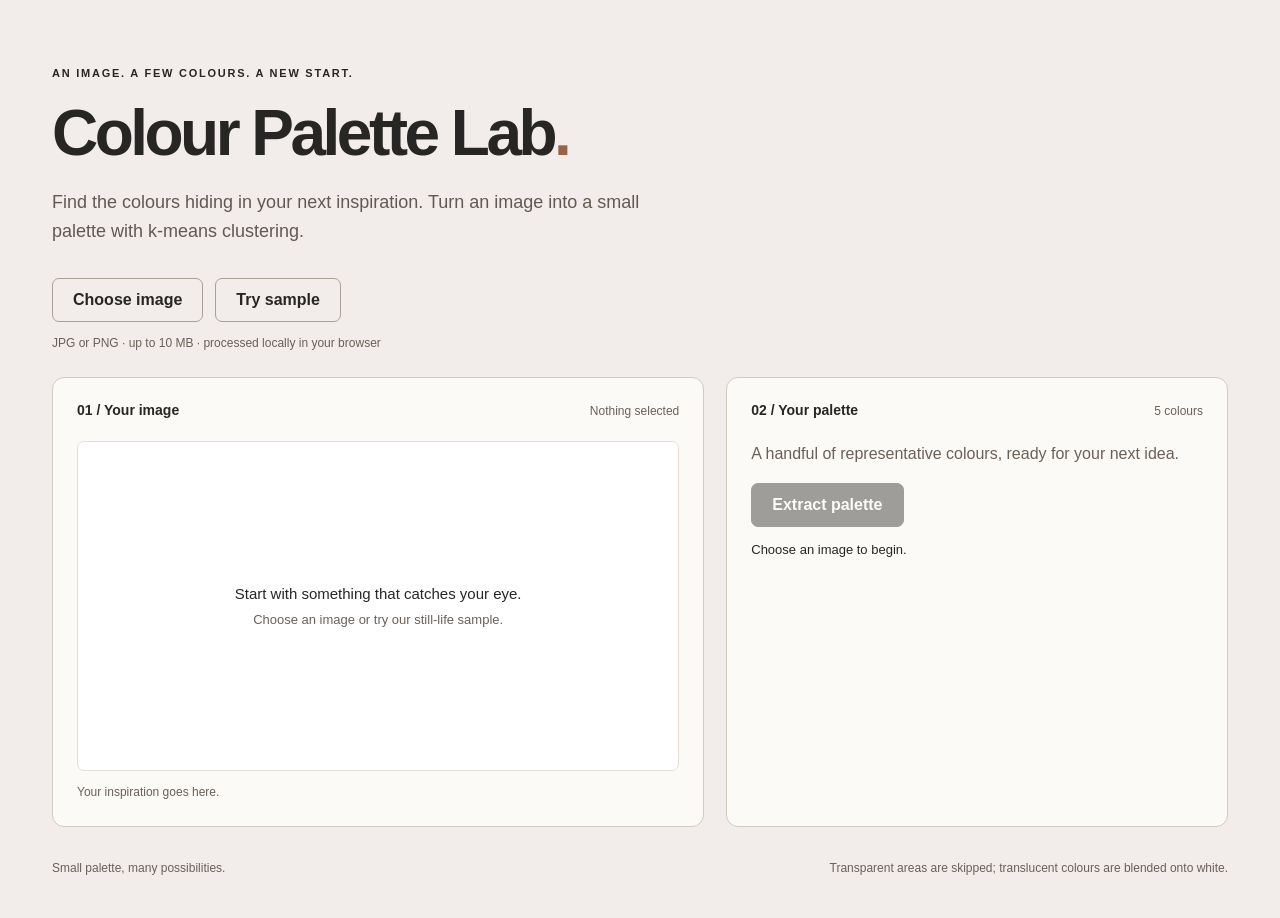
==== palette-lab/index.html @ 29c6b5e1 "Add Colour Palette Lab stage one with local k-means extraction" ====
<!doctype html>
<html lang="en">
<head>
  <meta charset="utf-8">
  <meta name="viewport" content="width=device-width, initial-scale=1">
  <title>Colour Palette Lab</title>
  <link rel="stylesheet" href="style.css">
  <script type="module" src="app.js"></script>
</head>
<body>
  <main>
    <header>
      <p class="eyebrow">AN IMAGE. A FEW COLOURS. A NEW START.</p>
      <h1>Colour Palette Lab<span aria-hidden="true">.</span></h1>
      <p class="intro">Find the colours hiding in your next inspiration. Turn an image into a small palette with k-means clustering.</p>
    </header>
    <section class="toolbar" aria-label="Image input">
      <div class="actions">
        <label class="file-button">Choose image<input id="file" type="file" accept="image/jpeg,image/png,.jpg,.jpeg,.png" aria-describedby="file-help"></label>
        <button id="sample" type="button">Try sample</button>
      </div>
      <p id="file-help">JPG or PNG · up to 10 MB · processed locally in your browser</p>
    </section>
    <div class="workspace">
      <section class="panel" aria-labelledby="image-heading">
        <div class="section-heading"><h2 id="image-heading">01 / Your image</h2><span id="image-info">Nothing selected</span></div>
        <div class="image-stage">
          <p id="empty">Start with something that catches your eye.<br><span>Choose an image or try our still-life sample.</span></p>
          <img id="preview" alt="Selected image for colour analysis" hidden>
        </div>
        <p id="filename" class="caption">Your inspiration goes here.</p>
      </section>
      <section class="panel palette-panel" aria-labelledby="palette-heading">
        <div class="section-heading"><h2 id="palette-heading">02 / Your palette</h2><span>5 colours</span></div>
        <p class="palette-intro">A handful of representative colours, ready for your next idea.</p>
        <button id="extract" class="primary" type="button" disabled>Extract palette</button>
        <p id="status" role="status" aria-live="polite" aria-atomic="true">Choose an image to begin.</p>
        <ul id="palette" aria-label="Extracted colours"></ul>
      </section>
    </div>
    <footer><p>Small palette, many possibilities.</p><p>Transparent areas are skipped; translucent colours are blended onto white.</p></footer>
  </main>
</body>
</html>
---- palette-lab/style.css ----
:root { color-scheme: light; font-family: -apple-system, BlinkMacSystemFont, "Segoe UI", sans-serif; color: #282625; background: #f2eceb; }
* { box-sizing: border-box; }
body { margin: 0; }
main { max-width: 1240px; margin: auto; padding: 56px 32px 28px; }
header { max-width: 770px; }
.eyebrow { font-size: 11px; letter-spacing: .16em; font-weight: 650; }
h1 { font-size: clamp(36px, 6vw, 64px); font-weight: 550; letter-spacing: -.055em; line-height: 1.08; margin: 20px 0; }
h1 span { color: #986448; }
.intro { font-size: 18px; line-height: 1.6; color: #625952; max-width: 630px; }
.toolbar { margin: 32px 0 24px; }
.actions { display: flex; gap: 12px; flex-wrap: wrap; }
button, .file-button { display: inline-block; font: inherit; font-weight: 550; padding: 12px 20px; border: 1px solid #aaa098; border-radius: 7px; background: transparent; color: inherit; cursor: pointer; }
.file-button { position: relative; overflow: hidden; }
.file-button input { position: absolute; inset: 0; opacity: 0; width: 100%; cursor: pointer; }
button:hover, .file-button:hover { background: #e6dcd6; }
button:focus-visible, .file-button:focus-within { outline: 3px solid #74503c; outline-offset: 4px; }
button:disabled { cursor: default; opacity: .45; }
#file-help, .caption, footer, .section-heading span { font-size: 12px; color: #6a6058; line-height: 1.6; }
.workspace { display: grid; grid-template-columns: 1.3fr 1fr; gap: 22px; }
.panel { min-width: 0; border: 1px solid #d4c9c1; border-radius: 12px; background: #fcfaf7; padding: 24px; }
.section-heading { display: flex; align-items: baseline; justify-content: space-between; flex-wrap: wrap; gap: 8px; margin-bottom: 20px; }
h2 { font-size: 14px; font-weight: 600; margin: 0; }
.image-stage { min-height: 330px; display: grid; place-items: center; background: white; border: 1px solid #e6dfd9; border-radius: 7px; overflow: hidden; }
#preview { width: 100%; max-height: 420px; object-fit: contain; }
[hidden] { display: none !important; }
#empty { text-align: center; padding: 28px; line-height: 1.7; font-size: 15px; }
#empty span { color: #6a6058; font-size: 13px; }
.caption { overflow-wrap: anywhere; margin-bottom: 0; }
.palette-intro { color: #6a6058; line-height: 1.6; margin-top: 0; }
.primary { background: #302d29; color: white; border-color: #302d29; }
.primary:hover:enabled { background: #51463e; }
#status { font-size: 13px; line-height: 1.6; min-height: 42px; }
#status[data-state="error"] { color: #a12c20; }
#palette { padding: 0; margin: 20px 0 0; list-style: none; display: grid; gap: 10px; }
#palette li { display: flex; gap: 16px; align-items: center; background: #f2ece6; border-radius: 6px; overflow: hidden; }
.swatch { width: 42%; height: 53px; border-right: 1px solid #0001; }
code { font-size: 14px; letter-spacing: .04em; }
footer { display: flex; justify-content: space-between; gap: 20px; margin-top: 20px; }
@media (max-width: 700px) { main { padding: 30px 18px 20px; } .workspace { grid-template-columns: 1fr; } .panel { padding: 18px; } .image-stage { min-height: 230px; } footer { flex-direction: column; gap: 0; } }
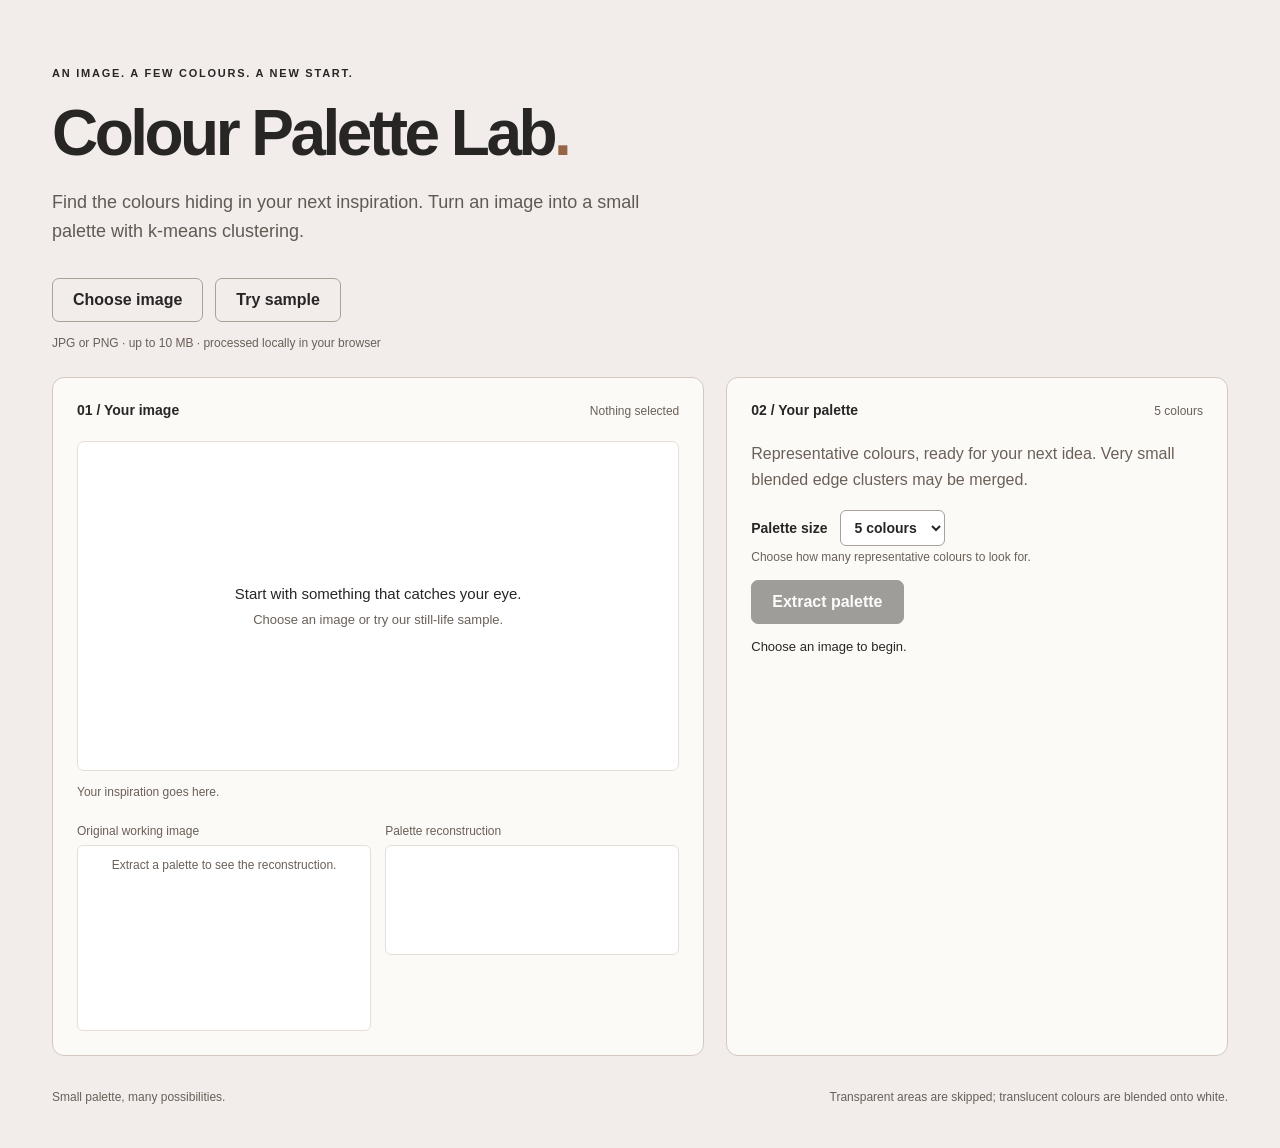
==== commit 23f5558d: "Add palette controls and reconstructed image comparison" ====
--- a/palette-lab/index.html
+++ b/palette-lab/index.html
@@ -29,10 +29,18 @@
           <img id="preview" alt="Selected image for colour analysis" hidden>
         </div>
         <p id="filename" class="caption">Your inspiration goes here.</p>
+        <div class="comparison" aria-label="Original and reconstructed image comparison">
+          <figure><figcaption>Original working image</figcaption><div class="comparison-stage"><p id="comparison-empty">Extract a palette to see the reconstruction.</p><canvas id="original-working" aria-label="Original working image"></canvas></div></figure>
+          <figure><figcaption>Palette reconstruction</figcaption><div class="comparison-stage"><canvas id="reconstruction" aria-label="Reconstructed image using the extracted palette" hidden></canvas></div></figure>
+        </div>
       </section>
       <section class="panel palette-panel" aria-labelledby="palette-heading">
-        <div class="section-heading"><h2 id="palette-heading">02 / Your palette</h2><span>5 colours</span></div>
-        <p class="palette-intro">A handful of representative colours, ready for your next idea.</p>
+        <div class="section-heading"><h2 id="palette-heading">02 / Your palette</h2><span id="palette-size-label">5 colours</span></div>
+        <p class="palette-intro">Representative colours, ready for your next idea. Very small blended edge clusters may be merged.</p>
+        <label class="palette-size-control" for="palette-size">Palette size
+          <select id="palette-size" aria-describedby="palette-size-help"><option value="3">3 colours</option><option value="4">4 colours</option><option value="5" selected>5 colours</option><option value="6">6 colours</option><option value="7">7 colours</option><option value="8">8 colours</option></select>
+        </label>
+        <p id="palette-size-help" class="control-help">Choose how many representative colours to look for.</p>
         <button id="extract" class="primary" type="button" disabled>Extract palette</button>
         <p id="status" role="status" aria-live="polite" aria-atomic="true">Choose an image to begin.</p>
         <ul id="palette" aria-label="Extracted colours"></ul>
--- a/palette-lab/style.css
+++ b/palette-lab/style.css
@@ -26,7 +26,16 @@
 #empty { text-align: center; padding: 28px; line-height: 1.7; font-size: 15px; }
 #empty span { color: #6a6058; font-size: 13px; }
 .caption { overflow-wrap: anywhere; margin-bottom: 0; }
+.comparison { display: grid; grid-template-columns: 1fr 1fr; gap: 14px; margin-top: 22px; }
+.comparison figure { margin: 0; min-width: 0; }
+.comparison figcaption { font-size: 12px; color: #6a6058; margin-bottom: 7px; }
+.comparison-stage { min-height: 110px; display: grid; place-items: center; background: #fff; border: 1px solid #e6dfd9; border-radius: 6px; overflow: hidden; }
+.comparison-stage canvas { display: block; width: 100%; height: auto; }
+.comparison-stage p { padding: 12px; margin: 0; text-align: center; color: #6a6058; font-size: 12px; }
 .palette-intro { color: #6a6058; line-height: 1.6; margin-top: 0; }
+.palette-size-control { display: flex; align-items: center; gap: 12px; margin: 18px 0 4px; font-size: 14px; font-weight: 600; }
+select { font: inherit; padding: 8px 10px; border: 1px solid #aaa098; border-radius: 6px; background: #fff; color: inherit; }
+.control-help { margin: 0 0 16px; font-size: 12px; color: #6a6058; }
 .primary { background: #302d29; color: white; border-color: #302d29; }
 .primary:hover:enabled { background: #51463e; }
 #status { font-size: 13px; line-height: 1.6; min-height: 42px; }
@@ -36,4 +45,4 @@
 .swatch { width: 42%; height: 53px; border-right: 1px solid #0001; }
 code { font-size: 14px; letter-spacing: .04em; }
 footer { display: flex; justify-content: space-between; gap: 20px; margin-top: 20px; }
-@media (max-width: 700px) { main { padding: 30px 18px 20px; } .workspace { grid-template-columns: 1fr; } .panel { padding: 18px; } .image-stage { min-height: 230px; } footer { flex-direction: column; gap: 0; } }
+@media (max-width: 700px) { main { padding: 30px 18px 20px; } .workspace { grid-template-columns: 1fr; } .panel { padding: 18px; } .image-stage { min-height: 230px; } .comparison { grid-template-columns: 1fr; } footer { flex-direction: column; gap: 0; } }
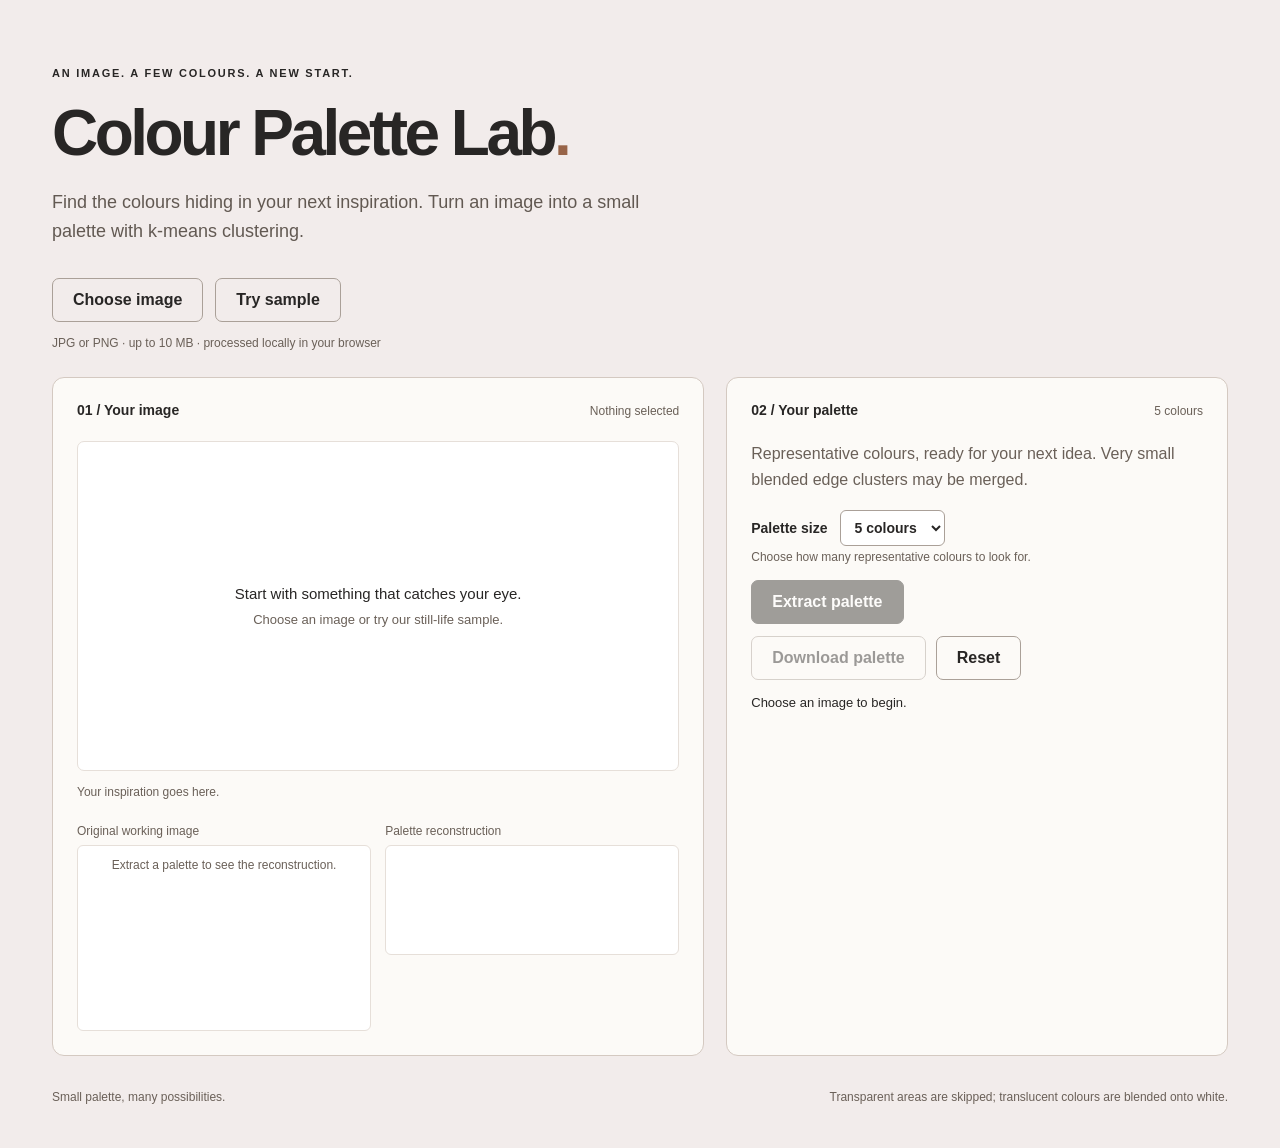
==== commit 9ab9ee1e: "Complete Colour Palette Lab interaction features" ====
--- a/palette-lab/index.html
+++ b/palette-lab/index.html
@@ -42,6 +42,7 @@
         </label>
         <p id="palette-size-help" class="control-help">Choose how many representative colours to look for.</p>
         <button id="extract" class="primary" type="button" disabled>Extract palette</button>
+        <div class="result-actions"><button id="download" type="button" disabled>Download palette</button><button id="reset" type="button">Reset</button></div>
         <p id="status" role="status" aria-live="polite" aria-atomic="true">Choose an image to begin.</p>
         <ul id="palette" aria-label="Extracted colours"></ul>
       </section>
--- a/palette-lab/style.css
+++ b/palette-lab/style.css
@@ -38,11 +38,13 @@
 .control-help { margin: 0 0 16px; font-size: 12px; color: #6a6058; }
 .primary { background: #302d29; color: white; border-color: #302d29; }
 .primary:hover:enabled { background: #51463e; }
+.result-actions { display: flex; gap: 10px; flex-wrap: wrap; margin: 12px 0; }
 #status { font-size: 13px; line-height: 1.6; min-height: 42px; }
 #status[data-state="error"] { color: #a12c20; }
 #palette { padding: 0; margin: 20px 0 0; list-style: none; display: grid; gap: 10px; }
-#palette li { display: flex; gap: 16px; align-items: center; background: #f2ece6; border-radius: 6px; overflow: hidden; }
+#palette li { display: flex; gap: 12px; align-items: center; background: #f2ece6; border-radius: 6px; overflow: hidden; padding-right: 10px; }
 .swatch { width: 42%; height: 53px; border-right: 1px solid #0001; }
+.copy-button { padding: 7px 9px; font-size: 12px; margin-left: auto; white-space: nowrap; }
 code { font-size: 14px; letter-spacing: .04em; }
 footer { display: flex; justify-content: space-between; gap: 20px; margin-top: 20px; }
 @media (max-width: 700px) { main { padding: 30px 18px 20px; } .workspace { grid-template-columns: 1fr; } .panel { padding: 18px; } .image-stage { min-height: 230px; } .comparison { grid-template-columns: 1fr; } footer { flex-direction: column; gap: 0; } }
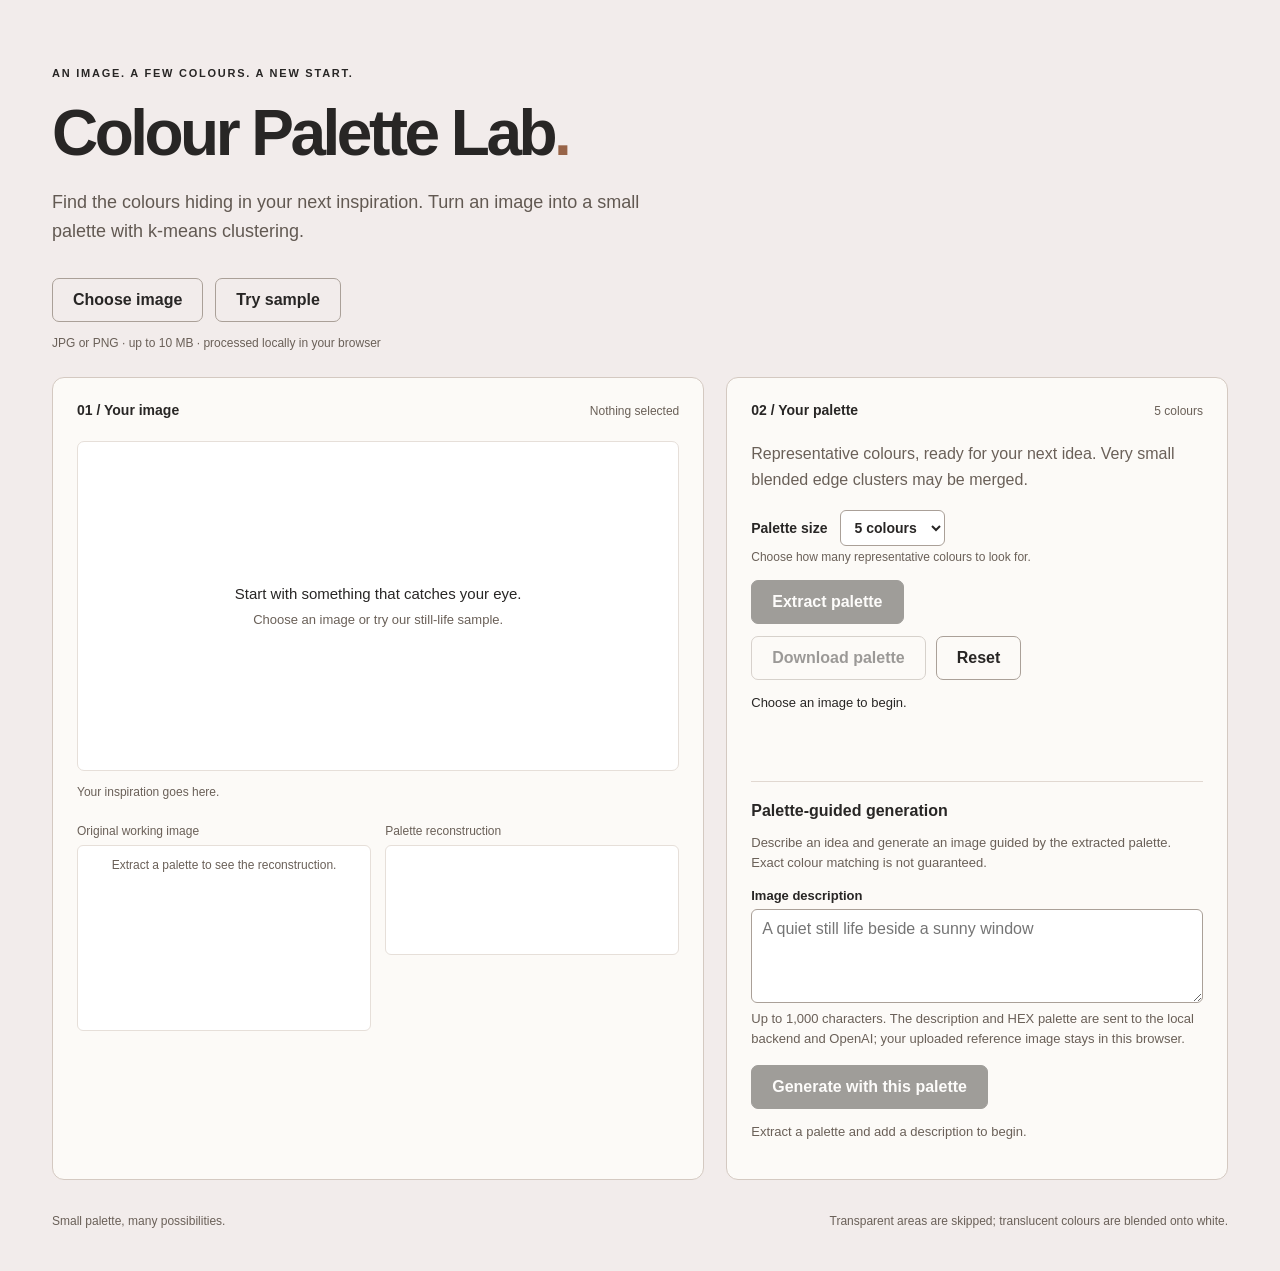
==== commit bc90171e: "Add palette-guided generation backend and local comparison flow" ====
--- a/palette-lab/index.html
+++ b/palette-lab/index.html
@@ -45,6 +45,21 @@
         <div class="result-actions"><button id="download" type="button" disabled>Download palette</button><button id="reset" type="button">Reset</button></div>
         <p id="status" role="status" aria-live="polite" aria-atomic="true">Choose an image to begin.</p>
         <ul id="palette" aria-label="Extracted colours"></ul>
+        <section class="generation" aria-labelledby="generation-heading">
+          <h3 id="generation-heading">Palette-guided generation</h3>
+          <p>Describe an idea and generate an image guided by the extracted palette. Exact colour matching is not guaranteed.</p>
+          <label for="description">Image description</label>
+          <textarea id="description" maxlength="1000" rows="4" placeholder="A quiet still life beside a sunny window" aria-describedby="description-help"></textarea>
+          <p id="description-help" class="control-help">Up to 1,000 characters. The description and HEX palette are sent to the local backend and OpenAI; your uploaded reference image stays in this browser.</p>
+          <button id="generate" class="primary" type="button" disabled>Generate with this palette</button>
+          <p id="generation-status" role="status" aria-live="polite">Extract a palette and add a description to begin.</p>
+          <img id="generated-image" alt="Generated image guided by the extracted colour palette" hidden>
+          <div id="generated-analysis" hidden>
+            <h4>Generated image palette</h4>
+            <p>Approximate colours found in the generated image. The generator is palette-guided, so this is a comparison rather than an exact match.</p>
+            <ul id="generated-palette" aria-label="Generated image palette"></ul>
+          </div>
+        </section>
       </section>
     </div>
     <footer><p>Small palette, many possibilities.</p><p>Transparent areas are skipped; translucent colours are blended onto white.</p></footer>
--- a/palette-lab/style.css
+++ b/palette-lab/style.css
@@ -36,6 +36,18 @@
 .palette-size-control { display: flex; align-items: center; gap: 12px; margin: 18px 0 4px; font-size: 14px; font-weight: 600; }
 select { font: inherit; padding: 8px 10px; border: 1px solid #aaa098; border-radius: 6px; background: #fff; color: inherit; }
 .control-help { margin: 0 0 16px; font-size: 12px; color: #6a6058; }
+.generation { margin-top: 26px; padding-top: 20px; border-top: 1px solid #e1d8d1; }
+.generation h3 { margin: 0 0 8px; font-size: 16px; }
+.generation p { color: #6a6058; font-size: 13px; line-height: 1.55; }
+.generation label { display: block; font-size: 13px; font-weight: 600; margin-top: 14px; }
+textarea { display: block; width: 100%; resize: vertical; margin: 6px 0; padding: 10px; border: 1px solid #aaa098; border-radius: 6px; font: inherit; color: inherit; background: #fff; }
+textarea:focus-visible { outline: 3px solid #74503c; outline-offset: 3px; }
+#generation-status[data-state="error"] { color: #a12c20; }
+#generation-status[data-state="success"] { color: #42644d; }
+#generated-image { width: 100%; height: auto; margin-top: 16px; border-radius: 6px; background: #fff; }
+#generated-analysis { margin-top: 18px; }
+#generated-analysis h4 { margin: 0 0 6px; font-size: 14px; }
+#generated-analysis > p { margin: 0 0 10px; }
 .primary { background: #302d29; color: white; border-color: #302d29; }
 .primary:hover:enabled { background: #51463e; }
 .result-actions { display: flex; gap: 10px; flex-wrap: wrap; margin: 12px 0; }
@@ -45,6 +57,7 @@
 #palette li { display: flex; gap: 12px; align-items: center; background: #f2ece6; border-radius: 6px; overflow: hidden; padding-right: 10px; }
 .swatch { width: 42%; height: 53px; border-right: 1px solid #0001; }
 .copy-button { padding: 7px 9px; font-size: 12px; margin-left: auto; white-space: nowrap; }
+.percentage-label { margin-left: 4px; white-space: nowrap; }
 code { font-size: 14px; letter-spacing: .04em; }
 footer { display: flex; justify-content: space-between; gap: 20px; margin-top: 20px; }
 @media (max-width: 700px) { main { padding: 30px 18px 20px; } .workspace { grid-template-columns: 1fr; } .panel { padding: 18px; } .image-stage { min-height: 230px; } .comparison { grid-template-columns: 1fr; } footer { flex-direction: column; gap: 0; } }
